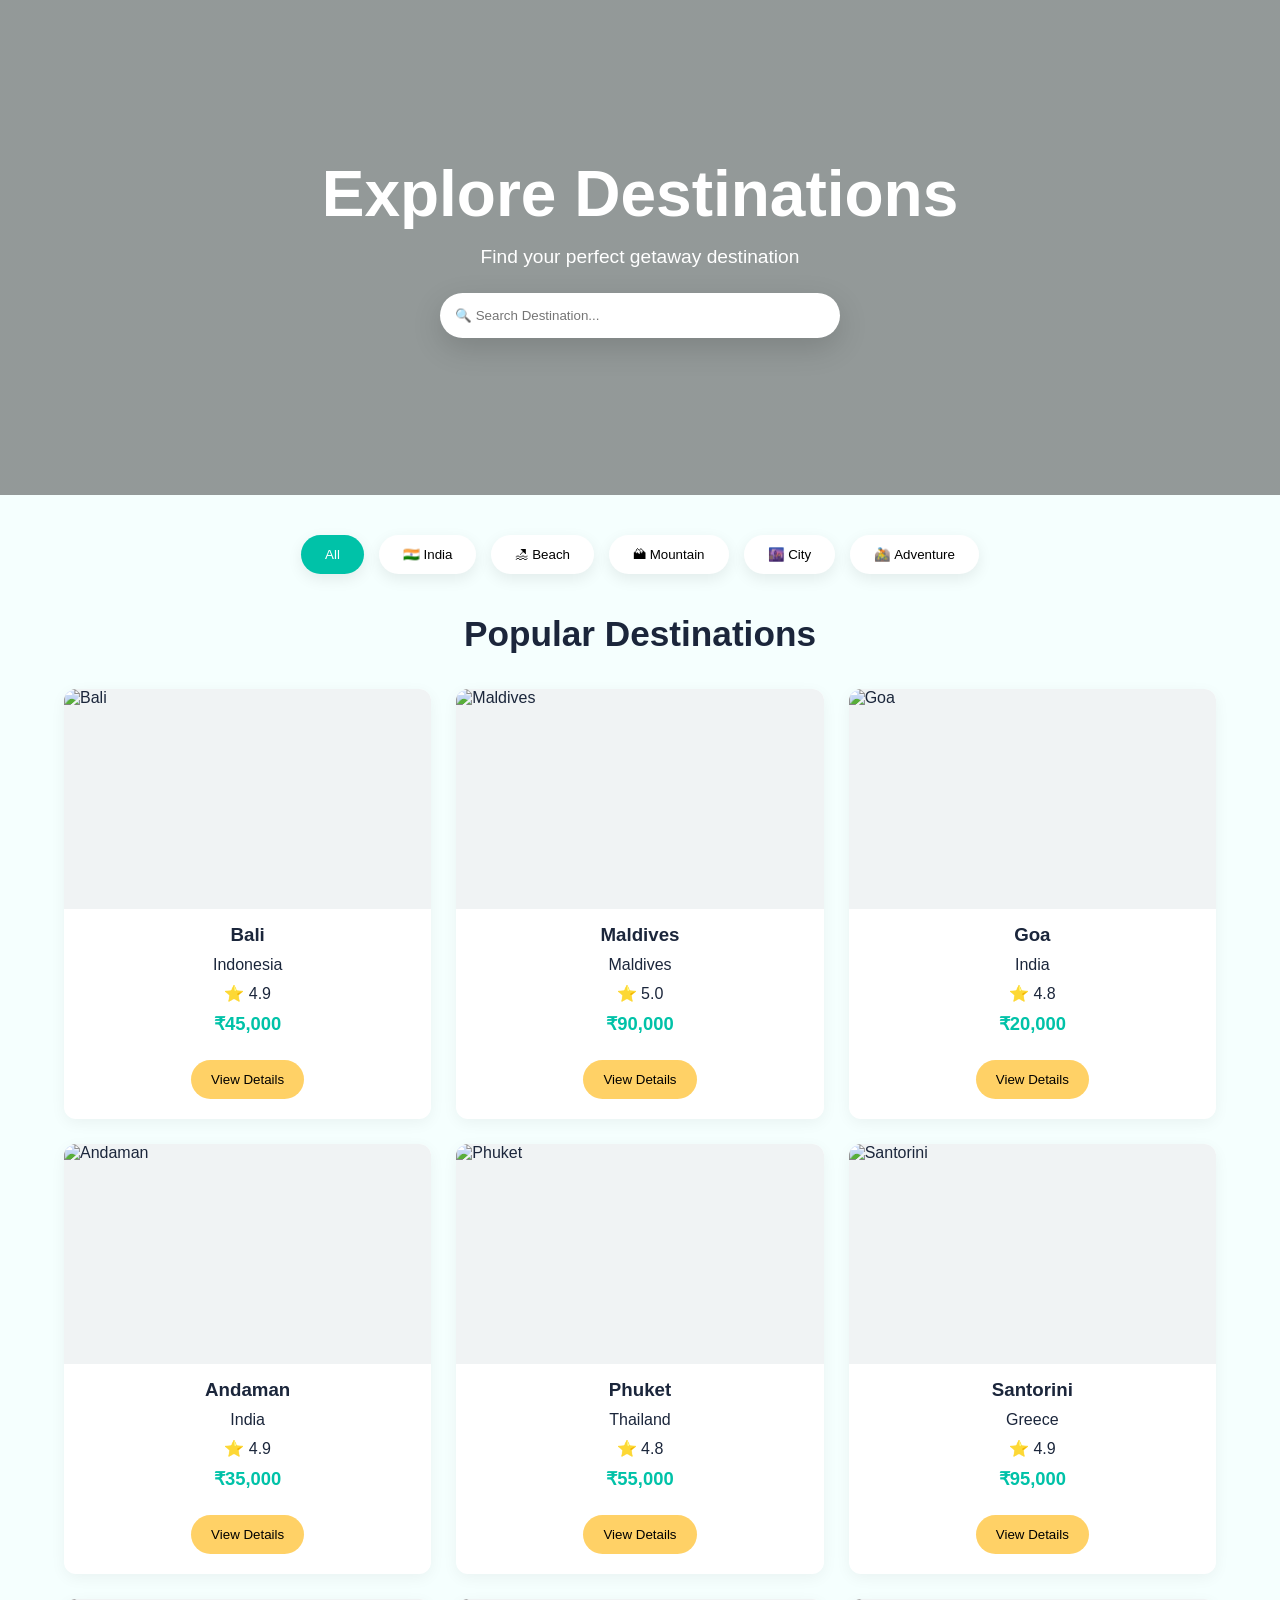
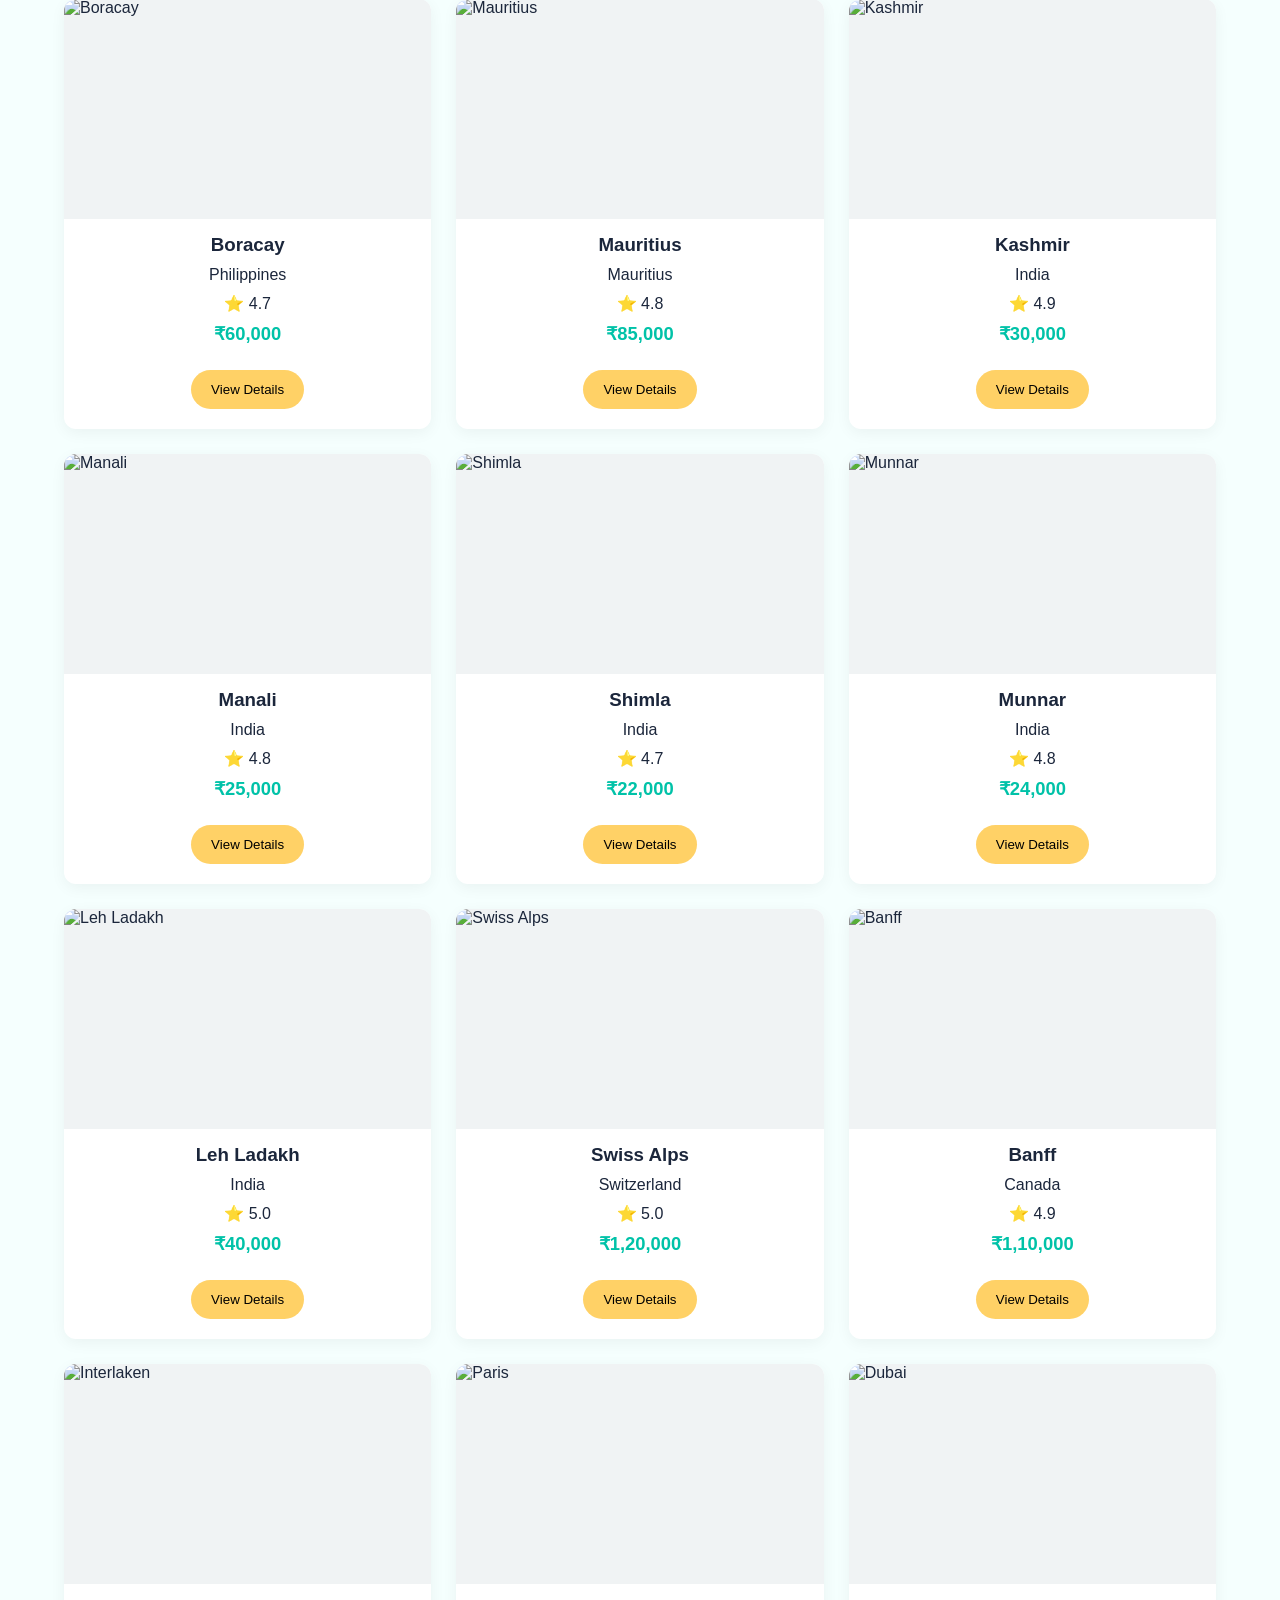
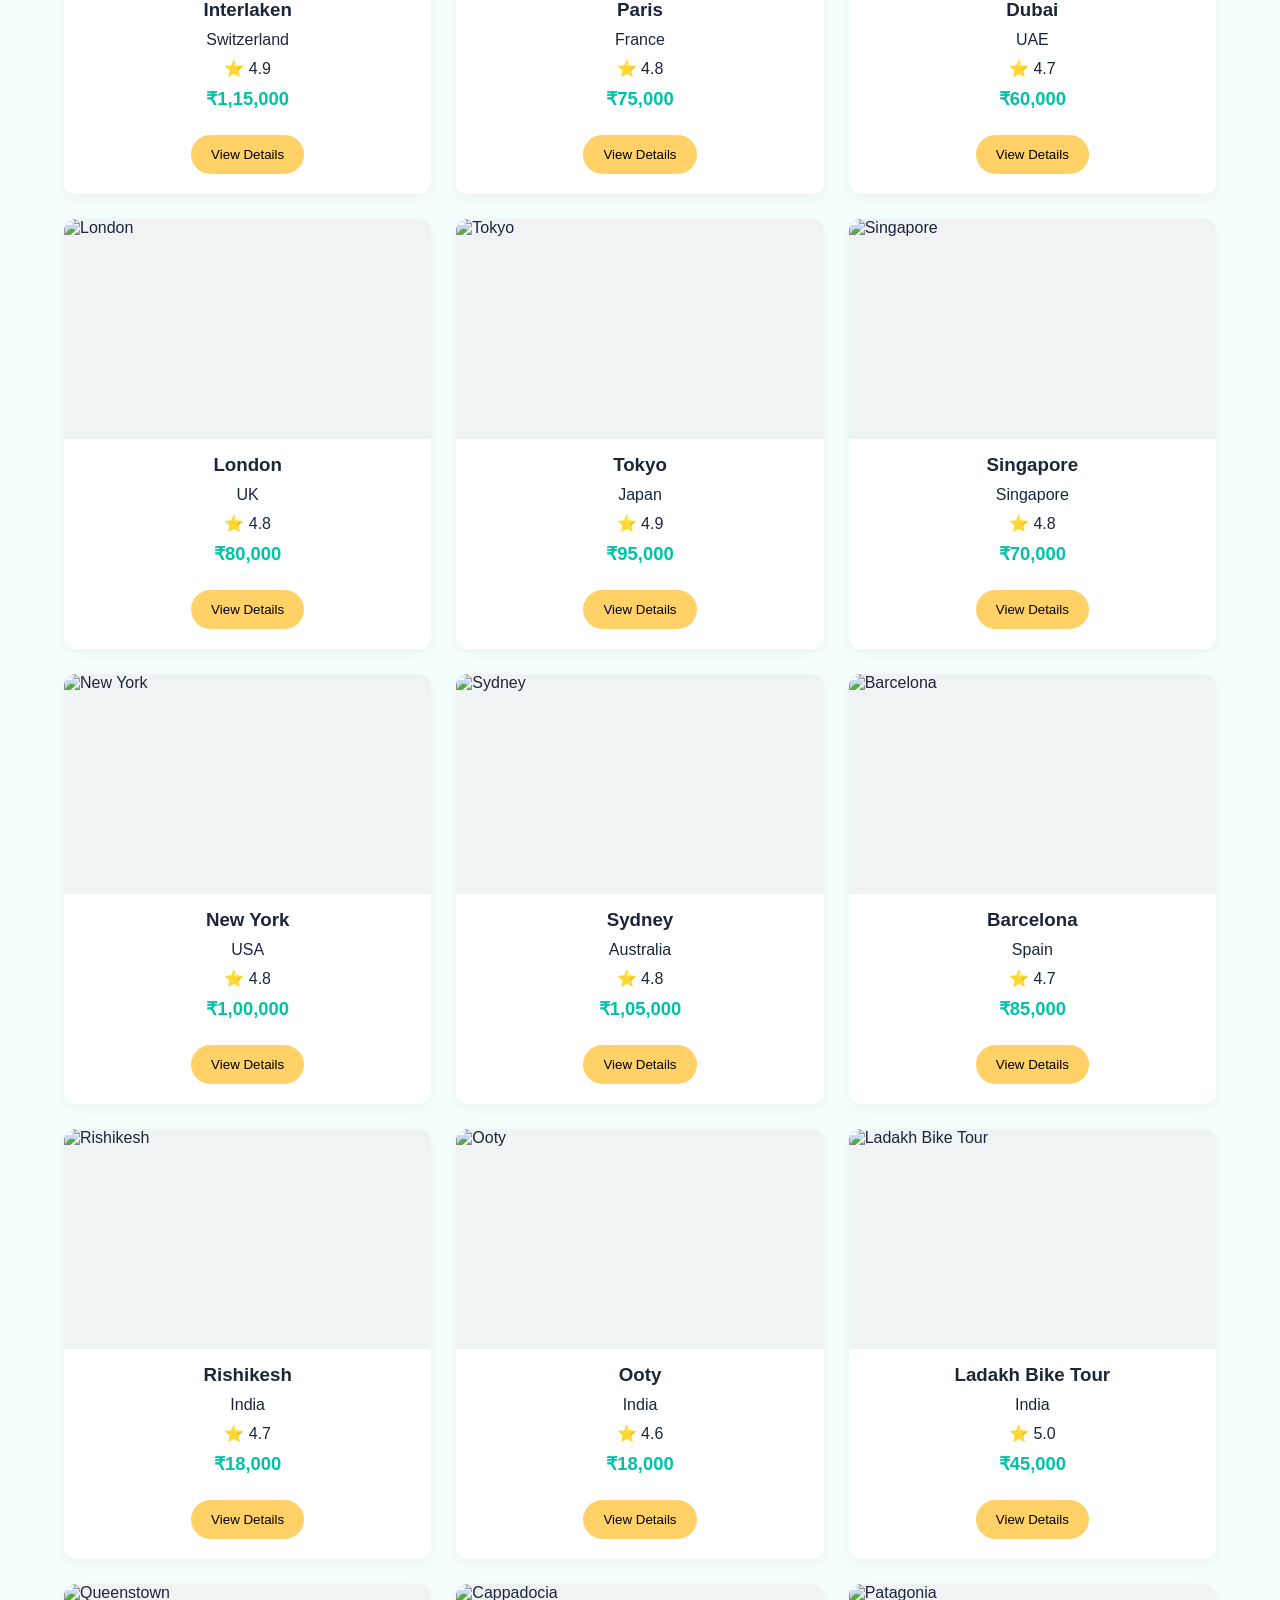
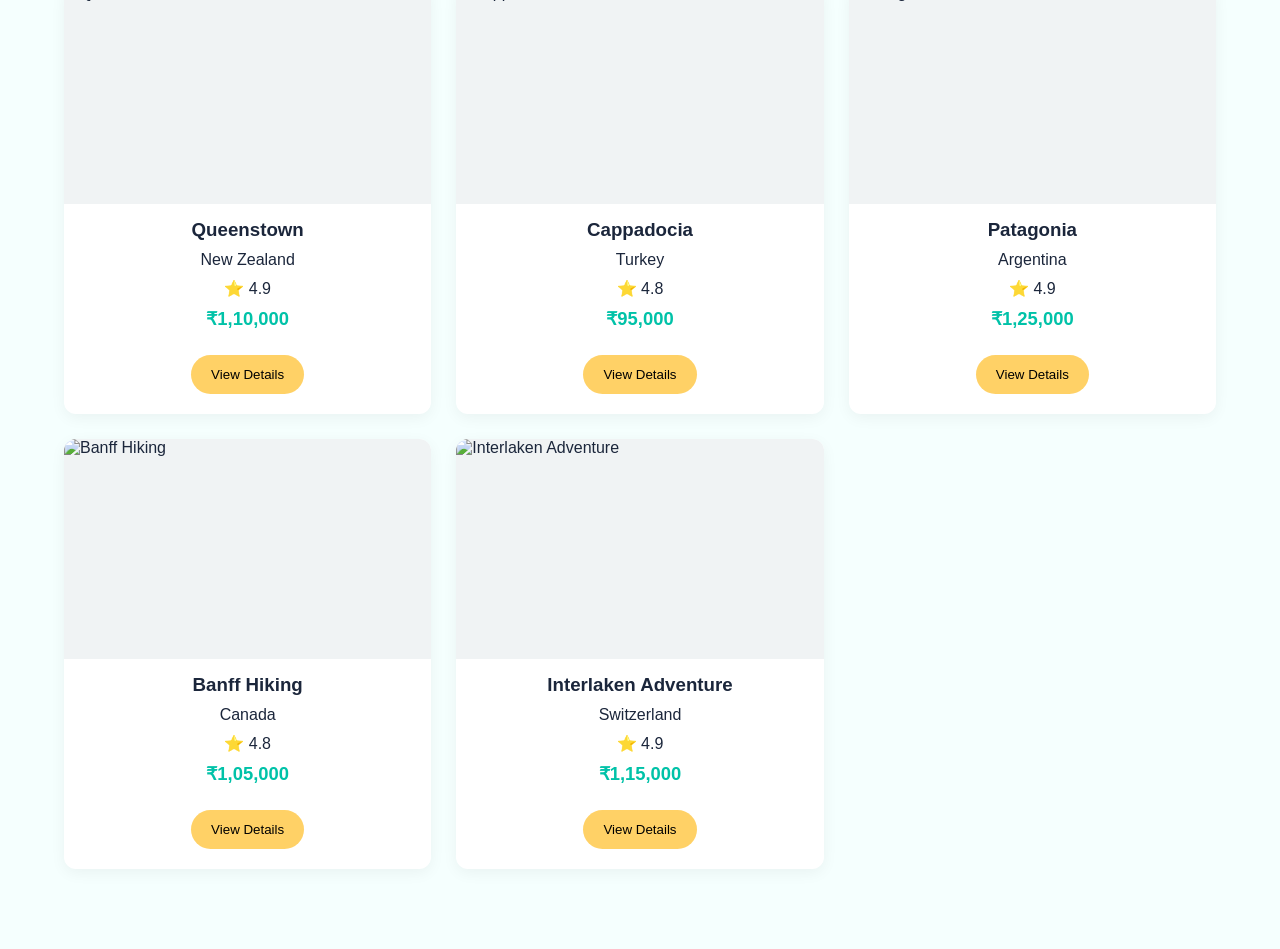
==== destination.html @ 1025f5f6 "done homepage and distinationpage" ====
<!DOCTYPE html>
<html lang="en">
<head>
<meta charset="UTF-8">
<meta name="viewport" content="width=device-width, initial-scale=1.0">
<title>Explore Destinations</title>

<link rel="stylesheet" href="destination.css">
</head>
<body>

<section class="hero">

    <div class="overlay"></div>

    <div class="hero-content">

        <h1>Explore Destinations</h1>

        <p>Find your perfect getaway destination</p>

        <input
        type="text"
        id="searchInput"
        placeholder="🔍 Search Destination..."
        >

    </div>

</section>

<section class="filters">

    <button class="active" data-filter="all">
        All
    </button>

    <button data-filter="india">
        🇮🇳 India
    </button>

    <button data-filter="beach">
        🏖 Beach
    </button>

    <button data-filter="mountain">
        🏔 Mountain
    </button>

    <button data-filter="city">
        🌆 City
    </button>

    <button data-filter="adventure">
        🚵 Adventure
    </button>

</section>

<h2 class="section-title">
    Popular Destinations
</h2>

<section
class="destination-grid"
id="destinationGrid">

</section>

<script src="destination.js"></script>

</body>
</html>
---- destination.css ----
*{
    margin:0;
    padding:0;
    box-sizing:border-box;
    font-family:'Segoe UI',sans-serif;
}

body{
    background:#F5FFFE;
    color:#1B263B;
}

/* HERO */

.hero{
    height:55vh;

    background:
    linear-gradient(
    rgba(0,0,0,.4),
    rgba(0,0,0,.4)),
    url("https://images.unsplash.com/photo-1507525428034-b723cf961d3e");

    background-size:cover;
    background-position:center;

    display:flex;
    justify-content:center;
    align-items:center;

    text-align:center;
}

.hero-content h1{
    color:white;
    font-size:4rem;
}

.hero-content p{
    color:white;
    margin:15px 0 25px;
    font-size:1.2rem;
}

#searchInput{
    width:400px;
    max-width:90%;

    padding:15px;

    border:none;
    outline:none;

    border-radius:40px;

    box-shadow:
    0 10px 30px rgba(0,0,0,.15);
}

/* FILTERS */

.filters{

    padding:40px 20px;

    display:flex;
    justify-content:center;
    gap:15px;

    flex-wrap:wrap;
}

.filters button{

    border:none;

    padding:12px 24px;

    border-radius:30px;

    cursor:pointer;

    background:white;

    box-shadow:
    0 5px 15px rgba(0,0,0,.08);

    transition:.3s;
}

.filters button:hover{
    transform:translateY(-3px);
}

.filters .active{
    background:#00C2A8;
    color:white;
}

/* TITLE */

.section-title{
    text-align:center;
    font-size:2.2rem;
    margin-bottom:35px;
}

/* GRID */

.destination-grid{

    width:90%;
    margin:auto;

    display:grid;

    grid-template-columns:
    repeat(auto-fill,minmax(280px,1fr));

    gap:25px;

    padding-bottom:80px;
}

/* CARD */

.card{

    background:white;

    border-radius:20px;

    overflow:hidden;

    min-height:430px;

    display:flex;
    flex-direction:column;

    box-shadow:
    0 10px 25px rgba(0,0,0,.08);

    transition:.4s;
}

.card:hover{

    transform:translateY(-8px);

    box-shadow:
    0 15px 35px rgba(0,0,0,.12);
}

.card img{

    width:100%;
    height:220px;

    object-fit:cover;
}

.card h3{

    text-align:center;

    margin-top:15px;
}

.location,
.rating,
.price{

    text-align:center;

    margin-top:10px;
}

.price{

    color:#00C2A8;

    font-weight:700;

    font-size:1.15rem;
}

.card button{

    margin:auto auto 20px;

    padding:12px 20px;

    border:none;

    border-radius:30px;

    background:#FFD166;

    cursor:pointer;

    transition:.3s;
}

.card button:hover{
    transform:scale(1.05);
}
/* 1. Prevent structural layout jumps and prepare the image wrapper */
.card img {
    width: 100%;
    height: 220px; /* Adjust to match your design height */
    object-fit: cover;
    
    /* Subtle placeholder background color while the image is loading */
    background-color: #f0f3f4; 
    
    /* Smooth opacity transition */
    opacity: 0;
    transition: opacity 0.4s ease-in-out;
}

/* 2. Fade in the image as soon as it successfully loads */
.card img[src] {
    opacity: 1;
}

/* 3. Smooth card entrance styling */
.card {
    background: white;
    border-radius: 12px; /* Adjust to your project design */
    overflow: hidden;
    box-shadow: 0 4px 15px rgba(0, 0, 0, 0.05);
    
    /* CSS transition for hover or layout shifts */
    transition: transform 0.3s ease, box-shadow 0.3s ease;
    
    /* Ensures a smooth appearance animation when filtering/searching */
    animation: fadeInCard 0.4s ease-out forwards;
}

/* Gentle zoom effect on hover */
.card:hover {
    transform: translateY(-5px);
    box-shadow: 0 8px 25px rgba(0, 0, 0, 0.12);
}

/* 4. Keyframe animation for filtering transitions */
@keyframes fadeInCard {
    from {
        opacity: 0;
        transform: translateY(10px);
    }
    to {
        opacity: 1;
        transform: translateY(0);
    }
}
/* Centers the no-results container across the entire grid layout */
.no-results {
    grid-column: 1 / -1; /* Forces it to span across all grid columns */
    display: flex;
    flex-direction: column;
    align-items: center;
    justify-content: center;
    text-align: center;
    min-height: 300px; /* Gives it vertical breathing room to feel centered */
    width: 100%;
    padding: 40px 20px;
}

.no-results h2 {
    color: #555;
    font-size: 1.5rem;
    margin-bottom: 8px;
}

.no-results p {
    color: #888;
    font-size: 1rem;
}

/* RESPONSIVE */

@media(max-width:768px){

    .hero h1{
        font-size:2.5rem;
    }

    .hero p{
        font-size:1rem;
    }

    #searchInput{
        width:90%;
    }

}
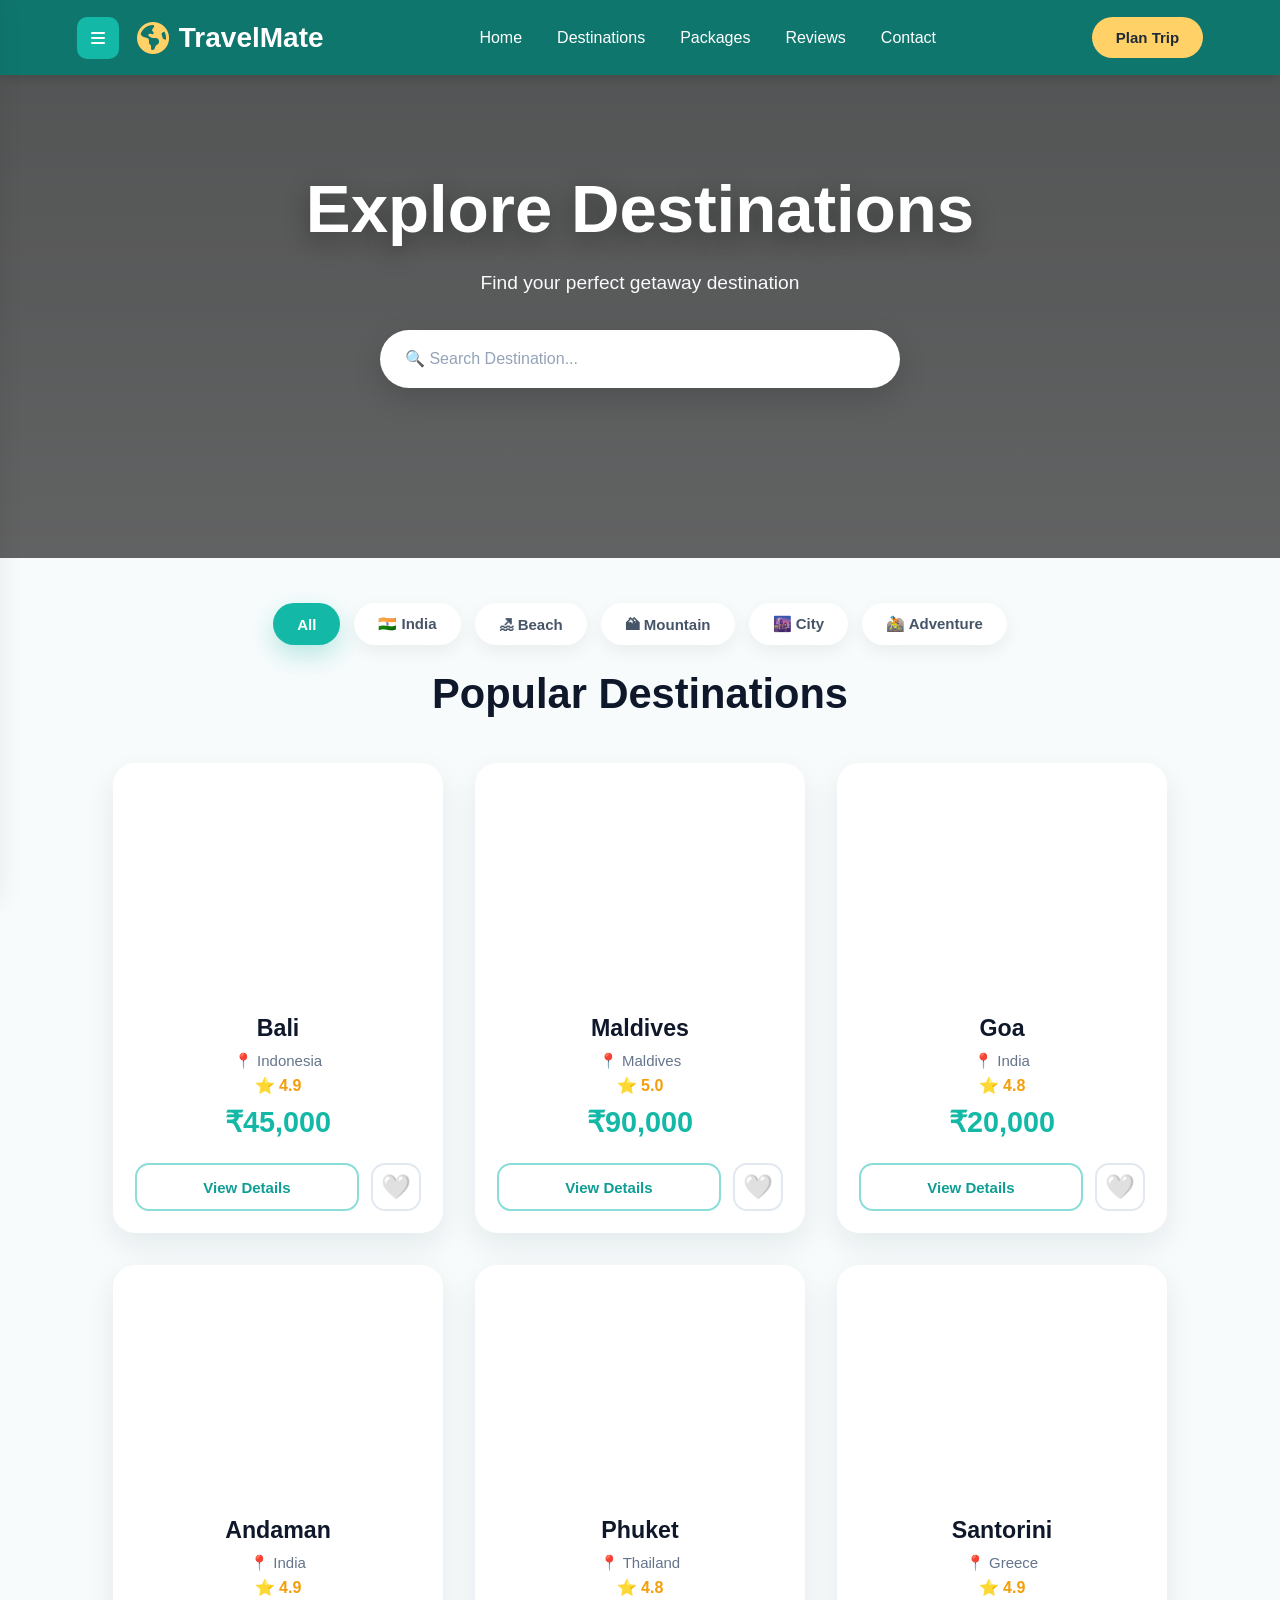
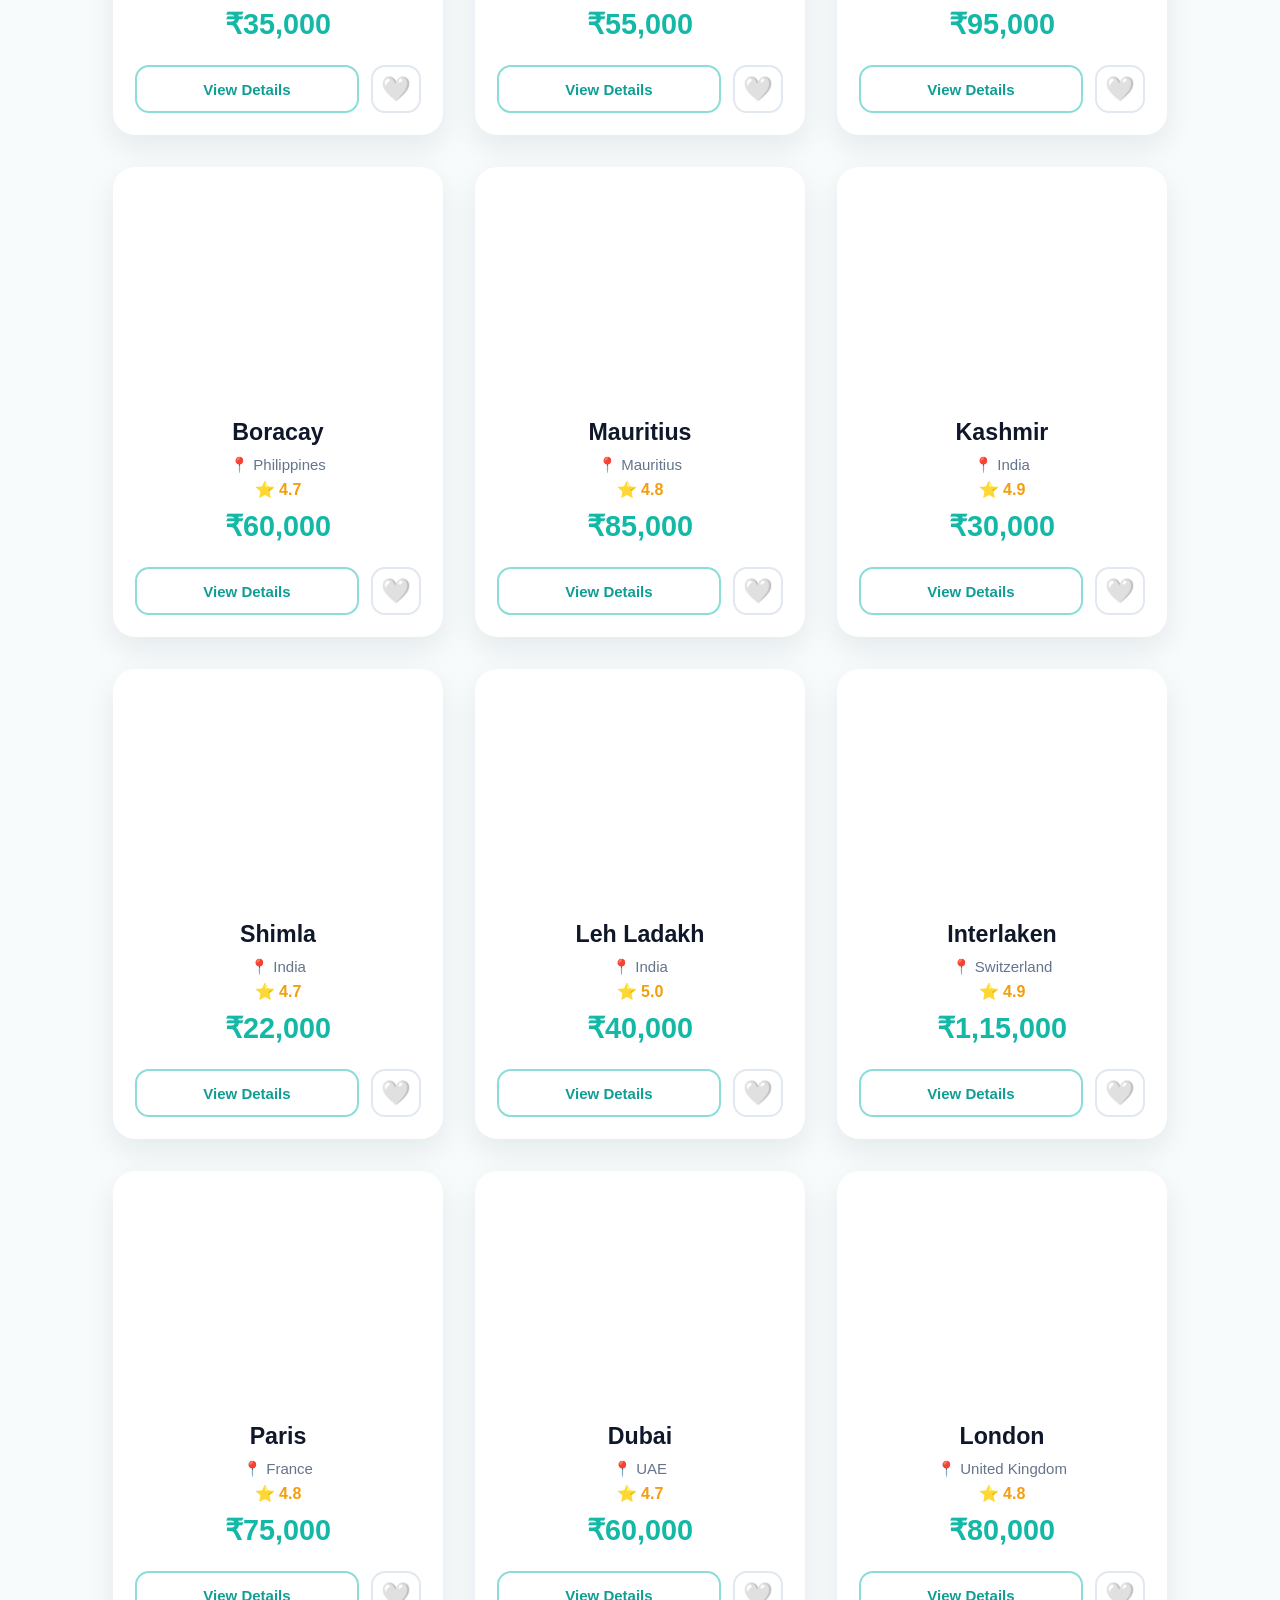
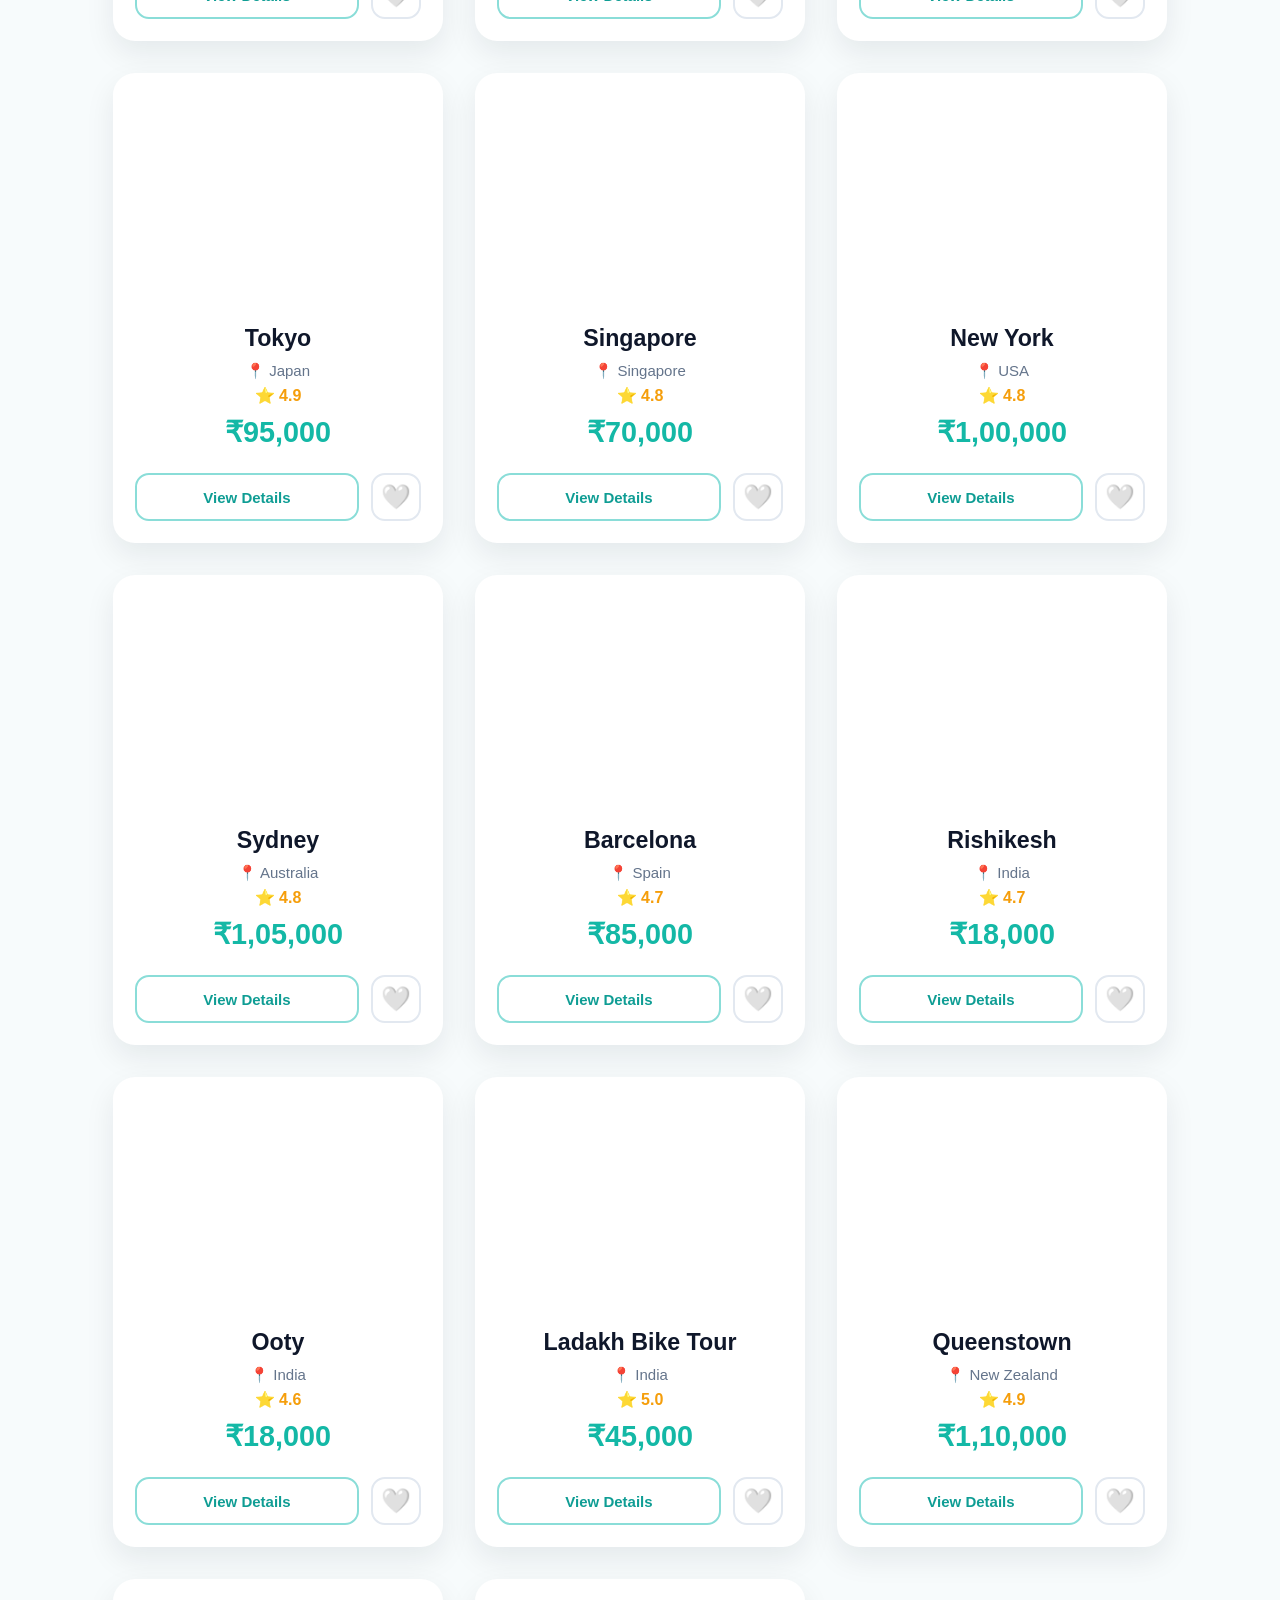
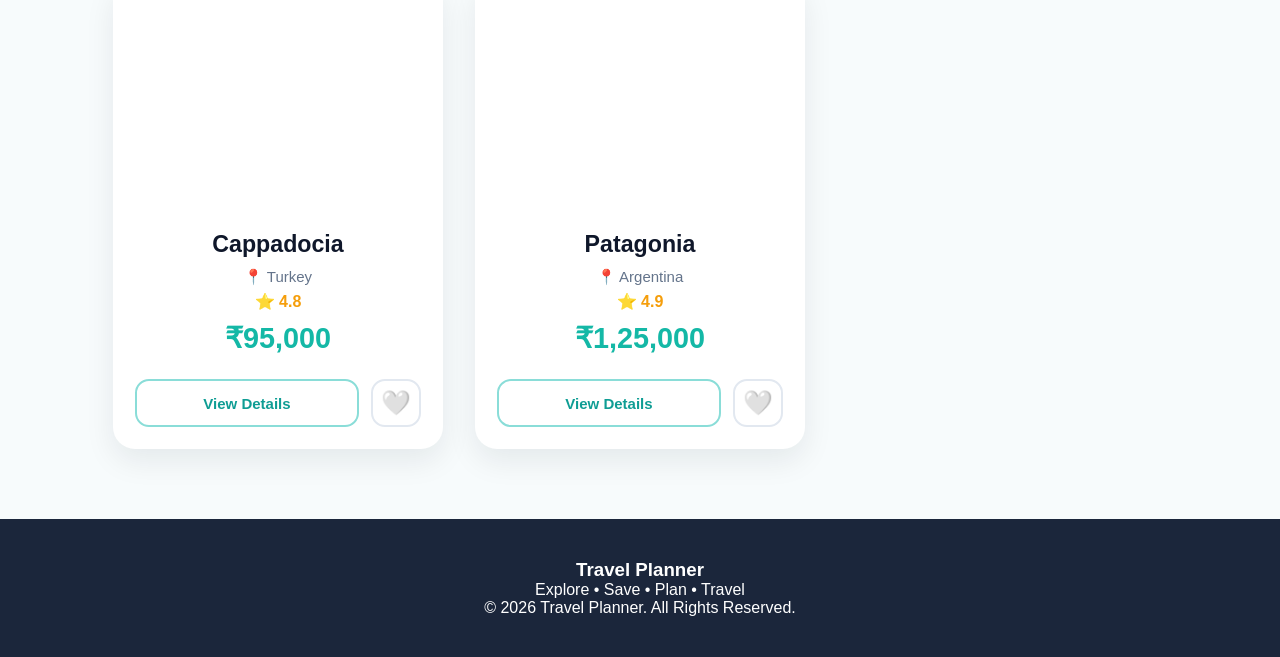
==== commit 39ba59c3: "update packages,destination pages also done viewdetails page" ====
--- a/destination.html
+++ b/destination.html
@@ -1,14 +1,111 @@
 <!DOCTYPE html>
 <html lang="en">
+
 <head>
+
 <meta charset="UTF-8">
 <meta name="viewport" content="width=device-width, initial-scale=1.0">
-<title>Explore Destinations</title>
-
+
+<title>Explore Destinations | TravelMate</title>
+
+<link rel="stylesheet" href="style.css">
 <link rel="stylesheet" href="destination.css">
+
+<link rel="stylesheet"
+href="https://cdnjs.cloudflare.com/ajax/libs/font-awesome/6.5.1/css/all.min.css">
+
 </head>
+
 <body>
 
+<!-- ===========================
+     SIDEBAR
+=========================== -->
+
+<div class="sidebar" id="sidebar">
+
+    <div class="sidebar-header">
+
+        <h2>Travel Planner</h2>
+
+        <i class="fa-solid fa-xmark close-sidebar" id="closeSidebar"></i>
+
+    </div>
+
+    <a href="myaccount.html">
+        <i class="fa-solid fa-user"></i>
+        <span>My Account</span>
+    </a>
+
+    <a href="savedtrips.html">
+        <i class="fa-solid fa-heart"></i>
+        <span>Saved Trips</span>
+    </a>
+
+    <a href="bookedtrips.html">
+        <i class="fa-solid fa-ticket"></i>
+        <span>My Bookings</span>
+    </a>
+
+    <a href="plantrip.html">
+        <i class="fa-solid fa-plane"></i>
+        <span>Plan Trip</span>
+    </a>
+
+    <a href="login.html">
+        <i class="fa-solid fa-right-from-bracket"></i>
+        <span>Logout</span>
+    </a>
+
+</div>
+
+<div class="sidebar-overlay" id="overlay"></div>
+
+<!-- ===========================
+     NAVBAR
+=========================== -->
+
+<nav>
+
+    <div class="nav-left">
+
+        <div class="menu-btn" id="menuBtn">
+            <i class="fa-solid fa-bars"></i>
+        </div>
+
+        <div class="logo">
+            <i class="fa-solid fa-earth-americas"></i>
+            TravelMate
+        </div>
+
+    </div>
+
+    <ul>
+
+        <li><a href="index.html">Home</a></li>
+
+        <li><a href="destination.html">Destinations</a></li>
+
+        <li><a href="packages.html">Packages</a></li>
+
+        <li><a href="reviews.html">Reviews</a></li>
+
+        <li><a href="contact.html">Contact</a></li>
+
+    </ul>
+
+    <a href="plantrip.html">
+
+        <button>Plan Trip</button>
+
+    </a>
+
+</nav>
+
+<!-- ===========================
+     HERO
+=========================== -->
+
 <section class="hero">
 
     <div class="overlay"></div>
@@ -17,17 +114,22 @@
 
         <h1>Explore Destinations</h1>
 
-        <p>Find your perfect getaway destination</p>
+        <p>
+            Find your perfect getaway destination
+        </p>
 
         <input
         type="text"
         id="searchInput"
-        placeholder="🔍 Search Destination..."
-        >
+        placeholder="🔍 Search Destination...">
 
     </div>
 
 </section>
+
+<!-- ===========================
+     FILTERS
+=========================== -->
 
 <section class="filters">
 
@@ -57,9 +159,19 @@
 
 </section>
 
+<!-- ===========================
+     TITLE
+=========================== -->
+
 <h2 class="section-title">
+
     Popular Destinations
+
 </h2>
+
+<!-- ===========================
+     DESTINATION GRID
+=========================== -->
 
 <section
 class="destination-grid"
@@ -67,7 +179,30 @@
 
 </section>
 
+<!-- ===========================
+     FOOTER
+=========================== -->
+
+<footer>
+
+    <h3>Travel Planner</h3>
+
+    <p>
+        Explore • Save • Plan • Travel
+    </p>
+
+    <p class="copyright">
+
+        © 2026 Travel Planner. All Rights Reserved.
+
+    </p>
+
+</footer>
+
+<script src="destinationsdata.js"></script>
 <script src="destination.js"></script>
+<script src="main.js"></script>
 
 </body>
+
 </html>
--- a/style.css
+++ b/style.css
@@ -0,0 +1,947 @@
+*{
+    margin:0;
+    padding:0;
+    box-sizing:border-box;
+    font-family:'Segoe UI',sans-serif;
+}
+
+body{
+    background:#F5FFFE;
+    color:#1B263B;
+}
+/* HAMBURGER */
+
+
+
+.menu-btn{
+
+    width:42px;
+
+    height:42px;
+
+    display:flex;
+
+    justify-content:center;
+
+    align-items:center;
+
+    background:#14b8a6;
+
+    color:#fff;
+
+    border-radius:10px;
+
+    cursor:pointer;
+
+    transition:.3s;
+
+}
+
+.menu-btn:hover{
+
+    background:#0f9d8d;
+
+    color:#ffffff;
+
+    transform:scale(1.05);
+
+    box-shadow:0 6px 18px rgba(0,0,0,0.2);
+
+}
+/* LOGO */
+
+.logo{
+
+    display:flex;
+
+    align-items:center;
+
+    gap:10px;
+
+    color:#fff;
+
+    font-size:30px;
+
+    font-weight:700;
+
+}
+
+.logo i{
+
+    font-size:32px;
+
+    color:#FFD166;
+
+}
+
+/* SIDEBAR */
+
+.sidebar{
+
+    position:fixed;
+
+    top:0;
+    left:-320px;
+
+    width:300px;
+    height:100%;
+
+    background:#ffffff;
+
+    box-shadow:10px 0 30px rgba(0,0,0,.15);
+
+    transition:.35s ease;
+
+    z-index:1300;
+
+}
+
+.sidebar.active{
+
+    left:0;
+
+}
+
+/* HEADER */
+
+.sidebar-header{
+
+    display:flex;
+
+    justify-content:space-between;
+
+    align-items:center;
+
+    padding:25px;
+
+    border-bottom:1px solid #ececec;
+
+}
+
+.sidebar-header h2{
+
+    color:#14b8a6;
+
+    font-size:24px;
+
+}
+
+.close-sidebar{
+
+    font-size:25px;
+
+    cursor:pointer;
+
+    color:#666;
+
+    transition:.3s;
+
+}
+
+.close-sidebar:hover{
+
+    color:#ef4444;
+
+}
+
+/* MENU */
+
+.sidebar a{
+
+    display:flex;
+
+    align-items:center;
+
+    gap:18px;
+
+    padding:18px 28px;
+
+    text-decoration:none;
+
+    color:#374151;
+
+    font-size:17px;
+
+    transition:.3s;
+
+}
+
+.sidebar a i{
+
+    width:25px;
+
+    font-size:20px;
+
+    text-align:center;
+
+}
+
+.sidebar a:hover{
+
+    background:#14b8a6;
+
+    color:white;
+
+    padding-left:38px;
+
+}
+
+/* OVERLAY */
+
+.sidebar-overlay{
+
+    position:fixed;
+
+    inset:0;
+
+    background:rgba(0,0,0,.45);
+
+    opacity:0;
+
+    visibility:hidden;
+
+    transition:.3s;
+
+    z-index:1200;
+
+}
+
+.sidebar-overlay.active{
+
+    opacity:1;
+
+    visibility:visible;
+
+}
+
+/* MOBILE */
+
+@media(max-width:768px){
+
+.sidebar{
+
+    width:270px;
+
+}
+
+.menu-btn{
+
+    width:50px;
+
+    height:50px;
+
+}
+.menu-btn:active{
+    transform:scale(0.96);
+}
+
+}
+
+/* NAVBAR */
+
+nav{
+    position:fixed;
+
+    top:0;
+    left:0;
+
+    width:100%;
+    height:75px;
+
+    display:flex;
+    justify-content:space-between;
+    align-items:center;
+
+    padding:0 6%;
+
+    background:#0f766e;   /* Theme color */
+
+    box-shadow:0 3px 12px rgba(0,0,0,.15);
+
+    z-index:1000;
+}
+
+.logo{
+    font-size:28px;
+    font-weight:bold;
+    color:white;
+}
+
+nav ul{
+     display:flex;
+
+    align-items:center;
+
+    gap:35px;
+
+    list-style:none;
+
+}
+
+nav a{
+    text-decoration:none;
+    color:white;
+    font-weight:500;
+}
+
+nav button{
+    background:#FFD166;
+
+    color:#1f2937;
+
+    border:none;
+
+    padding:12px 24px;
+
+    border-radius:30px;
+
+    font-size:15px;
+
+    font-weight:600;
+
+    cursor:pointer;
+
+    transition:.3s;
+
+}
+nav button:hover{
+
+    background:#ffc233;
+
+    transform:translateY(-2px);
+
+}
+.nav-left{
+
+    display:flex;
+
+    align-items:center;
+
+    gap:18px;
+
+}
+/* CENTER MENU */
+
+nav ul{
+
+    display:flex;
+
+    align-items:center;
+
+    gap:35px;
+
+    list-style:none;
+
+}
+
+nav ul li{
+
+    list-style:none;
+
+}
+
+nav ul li a{
+
+    text-decoration:none;
+
+    color:#fff;
+
+    font-size:16px;
+
+    font-weight:500;
+
+    transition:.3s;
+
+}
+
+nav ul li a:hover{
+
+    color:#FFD166;
+
+}
+
+
+/* HERO */
+
+.hero{
+    height:100vh;
+    background:url("https://images.unsplash.com/photo-1507525428034-b723cf961d3e")
+    center/cover;
+    position:relative;
+    display:flex;
+    justify-content:center;
+    align-items:center;
+}
+
+.overlay{
+    position:absolute;
+    width:100%;
+    height:100%;
+    background:rgba(0,0,0,.35);
+}
+
+.hero-content{
+    position:relative;
+    text-align:center;
+    color:white;
+    width:80%;
+}
+
+.hero h1{
+    font-size:4rem;
+}
+
+.hero p{
+    margin:20px 0;
+    font-size:1.2rem;
+}
+
+.search-box{
+    background:white;
+    padding:15px;
+    border-radius:60px;
+    display:flex;
+    gap:10px;
+    justify-content:center;
+    box-shadow:0 10px 30px rgba(0,194,168,.3);
+}
+
+.search-box input,
+.search-box select{
+    border:none;
+    padding:15px;
+    outline:none;
+}
+
+.search-box button{
+    background:#00C2A8;
+    color:white;
+    border:none;
+    padding:15px 25px;
+    border-radius:30px;
+}
+
+/* SERVICES */
+
+.services{
+    padding:80px 8%;
+    display:grid;
+    grid-template-columns:repeat(4,1fr);
+    gap:25px;
+}
+
+.card{
+    background:white;
+    text-align:center;
+    padding:40px;
+    border-radius:20px;
+    transition:.4s;
+    box-shadow:0 10px 25px rgba(0,0,0,.08);
+}
+
+.card:hover{
+    transform:translateY(-10px);
+}
+
+.card i{
+    font-size:40px;
+    color:#00C2A8;
+    margin-bottom:15px;
+}
+
+/* DESTINATIONS */
+
+.popular{
+    padding:80px 8% 40px;
+}
+
+.popular h2{
+    text-align:center;
+    margin-bottom:20px;
+}
+
+.destination-grid{
+    display:grid;
+    grid-template-columns:repeat(4,1fr);
+    gap:20px;
+}
+
+.destination-card{
+    background:white;
+    border-radius:20px;
+    overflow:hidden;
+}
+
+.destination-card img{
+    width:100%;
+    height:250px;
+    object-fit:cover;
+}
+
+.destination-card h3{
+    padding:20px;
+}
+
+/* FEATURED */
+
+.featured{
+    padding:40px 8% 80px;
+}
+
+.featured h2{
+    margin-bottom:20px;
+}
+
+.trip-grid{
+    display:grid;
+    grid-template-columns:repeat(3,1fr);
+    gap:20px;
+}
+
+.trip-card{
+    background:white;
+    padding:30px;
+    border-radius:20px;
+    box-shadow:0 10px 25px rgba(0,0,0,.08);
+}
+
+.trip-card span{
+    color:#00C2A8;
+    font-weight:bold;
+}
+
+/* STATS */
+
+.stats{
+    background:#00C2A8;
+    color:white;
+    padding:70px;
+    display:flex;
+    justify-content:space-around;
+    text-align:center;
+}
+
+.stats h2{
+    font-size:40px;
+}
+
+/* TESTIMONIALS */
+
+.testimonials{
+    padding:80px 8%;
+}
+
+.testimonials h2{
+    text-align:center;
+    margin-bottom:20px;
+}
+
+.review-grid{
+    display:grid;
+    grid-template-columns:repeat(3,1fr);
+    gap:20px;
+}
+
+.review{
+    background:white;
+    padding:25px;
+    border-radius:20px;
+}
+
+/* NEWSLETTER */
+
+.newsletter{
+    padding:80px 8%;
+    text-align:center;
+}
+
+.newsletter h2{
+    margin-bottom:15px;
+}
+
+.newsletter input{
+    padding:15px;
+    width:300px;
+    border-radius:30px;
+    border:1px solid #ddd;
+}
+
+.newsletter button{
+    padding:15px 25px;
+    background:#FFD166;
+    border:none;
+    border-radius:30px;
+}
+
+/* FOOTER */
+
+footer{
+    background:#1B263B;
+    color:white;
+    text-align:center;
+    padding:40px;
+}
+.destination-card,
+.trip-card,
+.review,
+.card{
+    transition:all 0.3s ease;
+}
+
+.destination-card:hover,
+.trip-card:hover,
+.review:hover{
+    transform:translateY(-8px);
+    box-shadow:0 15px 35px rgba(0,0,0,.12);
+}
+/* ==========================================================
+   RESPONSIVE DESIGN
+========================================================== */
+
+/* ---------- Large Laptops ---------- */
+
+@media (max-width:1200px){
+
+    nav{
+        padding:0 4%;
+    }
+
+    .services,
+    .popular,
+    .featured,
+    .testimonials,
+    .newsletter{
+        padding-left:5%;
+        padding-right:5%;
+    }
+
+}
+
+
+/* ---------- Tablets ---------- */
+
+@media (max-width:992px){
+
+    nav{
+
+        padding:0 25px;
+
+    }
+
+    nav ul{
+
+        gap:20px;
+
+    }
+
+    nav ul li a{
+
+        font-size:15px;
+
+    }
+
+    .logo{
+
+        font-size:24px;
+
+    }
+
+    .logo i{
+
+        font-size:26px;
+
+    }
+
+    nav button{
+
+        padding:10px 18px;
+
+        font-size:14px;
+
+    }
+
+    .hero h1{
+
+        font-size:3rem;
+
+    }
+
+    .hero p{
+
+        font-size:1rem;
+
+    }
+
+    .search-box{
+
+        flex-wrap:wrap;
+
+        border-radius:25px;
+
+        justify-content:center;
+
+    }
+
+    .search-box input,
+    .search-box select,
+    .search-box button{
+
+        width:48%;
+
+    }
+
+    .services{
+
+        grid-template-columns:repeat(2,1fr);
+
+    }
+
+    .destination-grid{
+
+        grid-template-columns:repeat(2,1fr);
+
+    }
+
+    .trip-grid{
+
+        grid-template-columns:repeat(2,1fr);
+
+    }
+
+    .review-grid{
+
+        grid-template-columns:repeat(2,1fr);
+
+    }
+
+}
+
+
+/* ---------- Mobile ---------- */
+
+@media (max-width:768px){
+
+    nav{
+
+        padding:0 18px;
+
+        height:70px;
+
+    }
+
+    /* Hide navbar menu */
+
+    nav ul{
+
+        display:none;
+
+    }
+
+    /* Show only hamburger + logo + plan button */
+
+    .menu-btn{
+
+        display:flex;
+
+    }
+
+    .logo{
+
+        font-size:22px;
+
+    }
+
+    .logo i{
+
+        font-size:24px;
+
+    }
+
+    nav button{
+
+        padding:10px 16px;
+
+        font-size:14px;
+
+    }
+
+    .hero{
+
+        padding:100px 20px 40px;
+
+        height:auto;
+
+        min-height:100vh;
+
+    }
+
+    .hero-content{
+
+        width:100%;
+
+    }
+
+    .hero h1{
+
+        font-size:2.3rem;
+
+        line-height:1.3;
+
+    }
+
+    .hero p{
+
+        font-size:15px;
+
+    }
+
+    .search-box{
+
+        flex-direction:column;
+
+        border-radius:20px;
+
+        padding:20px;
+
+        width:100%;
+
+    }
+
+    .search-box input,
+    .search-box select,
+    .search-box button{
+
+        width:100%;
+
+    }
+
+    .services{
+
+        grid-template-columns:1fr;
+
+    }
+
+    .destination-grid{
+
+        grid-template-columns:1fr;
+
+    }
+
+    .trip-grid{
+
+        grid-template-columns:1fr;
+
+    }
+
+    .review-grid{
+
+        grid-template-columns:1fr;
+
+    }
+
+    .stats{
+
+        flex-direction:column;
+
+        gap:30px;
+
+    }
+
+    .newsletter input{
+
+        width:100%;
+
+        margin-bottom:15px;
+
+    }
+
+    .newsletter button{
+
+        width:100%;
+
+    }
+
+}
+
+
+/* ---------- Small Phones ---------- */
+
+@media (max-width:480px){
+
+    .logo{
+
+        font-size:19px;
+
+    }
+
+    .logo i{
+
+        font-size:20px;
+
+    }
+
+    nav{
+
+        padding:0 12px;
+
+    }
+
+    .menu-btn{
+
+        width:38px;
+
+        height:38px;
+
+    }
+
+    .menu-btn i{
+
+        font-size:16px;
+
+    }
+
+    nav button{
+
+        padding:8px 12px;
+
+        font-size:12px;
+
+    }
+
+    .hero h1{
+
+        font-size:1.9rem;
+
+    }
+
+    .hero p{
+
+        font-size:14px;
+
+    }
+
+    .card{
+
+        padding:25px;
+
+    }
+
+    .trip-card{
+
+        padding:25px;
+
+    }
+
+    .destination-card img{
+
+        height:220px;
+
+    }
+
+    .stats h2{
+
+        font-size:32px;
+
+    }
+
+}
--- a/destination.css
+++ b/destination.css
@@ -1,297 +1,501 @@
+/* ===========================
+   RESET
+=========================== */
+
 *{
     margin:0;
     padding:0;
     box-sizing:border-box;
-    font-family:'Segoe UI',sans-serif;
+    font-family:"Segoe UI",sans-serif;
+}
+
+html{
+    scroll-behavior:smooth;
 }
 
 body{
-    background:#F5FFFE;
-    color:#1B263B;
-}
-
-/* HERO */
+    background:#F7FBFC;
+    color:#1E293B;
+    overflow-x:hidden;
+}
+
+/* ===========================
+   HERO
+=========================== */
+
+.hero{
+    position:relative;
+    height:62vh;
+    display:flex;
+    justify-content:center;
+    align-items:center;
+    text-align:center;
+    overflow:hidden;
+    background:
+    linear-gradient(
+    rgba(0,0,0,.45),
+    rgba(0,0,0,.35)),
+    url("https://images.unsplash.com/photo-1507525428034-b723cf961d3e?auto=format&fit=crop&w=1800&q=80");
+    background-size:cover;
+    background-position:center;
+}
+
+.hero::before{
+    content:"";
+    position:absolute;
+    inset:0;
+    background:rgba(0,0,0,.08);
+}
+
+.hero-content{
+    position:relative;
+    z-index:2;
+    width:min(900px,92%);
+}
+
+.hero-content h1{
+    color:#fff;
+    font-size:4.2rem;
+    font-weight:700;
+    margin-bottom:16px;
+    text-shadow:0 8px 25px rgba(0,0,0,.35);
+}
+
+.hero-content p{
+    color:#F8FAFC;
+    font-size:1.2rem;
+    line-height:1.7;
+    margin-bottom:30px;
+}
+
+/* ===========================
+   SEARCH
+=========================== */
+
+#searchInput{
+    width:min(520px,95%);
+    height:58px;
+    border:none;
+    outline:none;
+    border-radius:50px;
+    padding:0 25px;
+    background:#fff;
+    font-size:16px;
+    box-shadow:0 10px 30px rgba(0,0,0,.15);
+    transition:.3s;
+}
+
+#searchInput:focus{
+    transform:translateY(-2px);
+    box-shadow:0 14px 35px rgba(20,184,166,.28);
+}
+
+#searchInput::placeholder{
+    color:#94A3B8;
+}
+
+/* ===========================
+   FILTERS
+=========================== */
+
+.filters{
+    width:min(1200px,92%);
+    margin:45px auto 25px;
+    display:flex;
+    justify-content:center;
+    flex-wrap:wrap;
+    gap:14px;
+}
+
+.filters button{
+    border:none;
+    outline:none;
+    padding:12px 24px;
+    border-radius:50px;
+    background:#fff;
+    color:#475569;
+    font-size:15px;
+    font-weight:600;
+    cursor:pointer;
+    box-shadow:0 6px 18px rgba(0,0,0,.06);
+    transition:.25s;
+}
+
+.filters button:hover{
+    transform:translateY(-3px);
+    color:#0F9D94;
+}
+
+.filters .active{
+    background:#14B8A6;
+    color:#fff;
+    box-shadow:0 10px 25px rgba(20,184,166,.28);
+}
+
+/* ===========================
+   SECTION TITLE
+=========================== */
+
+.section-title{
+    text-align:center;
+    font-size:2.6rem;
+    font-weight:700;
+    color:#0F172A;
+    margin:25px 0 45px;
+}
+
+/* ===========================
+   GRID
+=========================== */
+
+.destination-grid{
+    width:min(1250px,92%);
+    margin:auto;
+    display:grid;
+    grid-template-columns:repeat(auto-fill,330px);
+    justify-content:center;
+    gap:32px;
+    padding-bottom:70px;
+}
+/* ===========================
+   DESTINATION CARD
+=========================== */
+
+.package-card{
+    background:#fff;
+    border-radius:22px;
+    overflow:hidden;
+    display:flex;
+    flex-direction:column;
+    box-shadow:0 12px 30px rgba(15,23,42,.08);
+    transition:transform .35s ease,box-shadow .35s ease;
+    animation:fadeInCard .45s ease;
+}
+
+.package-card:hover{
+    transform:translateY(-10px);
+    box-shadow:0 22px 45px rgba(15,23,42,.15);
+}
+
+/* ===========================
+   IMAGE
+=========================== */
+
+.package-card img{
+    width:100%;
+    height:230px;
+    object-fit:cover;
+    background:#eef4f6;
+    opacity:0;
+    transition:opacity .45s ease,transform .45s ease;
+    display:block;
+}
+
+.package-card img.loaded{
+    opacity:1;
+}
+
+.package-card:hover img{
+    transform:scale(1.05);
+}
+
+/* ===========================
+   CONTENT
+=========================== */
+
+.package-content{
+    display:flex;
+    flex-direction:column;
+    flex:1;
+}
+
+.package-content h3{
+    font-size:1.45rem;
+    font-weight:700;
+    color:#0F172A;
+    text-align:center;
+    margin:22px 18px 10px;
+}
+
+.location{
+    text-align:center;
+    color:#64748B;
+    font-size:15px;
+    margin-bottom:6px;
+}
+.rating{
+    text-align:center;
+    color:#F59E0B;
+    font-weight:600;
+    font-size:16px;
+    margin-bottom:10px;
+}
+
+.price{
+    text-align:center;
+    font-size:1.8rem;
+    font-weight:700;
+    color:#14B8A6;
+    margin-bottom:24px;
+}
+
+/* ===========================
+   BUTTONS
+=========================== */
+
+.card-footer{
+    display:flex;
+    justify-content:space-between;
+    align-items:center;
+    gap:12px;
+    padding:0 22px 22px;
+    margin-top:auto;
+}
+
+.view-btn{
+    flex:1;
+    height:48px;
+    border:2px solid #8ADDD8;
+    background:#fff;
+    color:#0F9D94;
+    border-radius:14px;
+    font-size:15px;
+    font-weight:700;
+    cursor:pointer;
+    transition:.3s;
+}
+
+.view-btn:hover{
+    background:#14B8A6;
+    border-color:#14B8A6;
+    color:#fff;
+}
+
+.save-btn{
+    width:50px;
+    height:48px;
+    border:2px solid #E2E8F0;
+    background:#fff;
+    border-radius:14px;
+    display:flex;
+    justify-content:center;
+    align-items:center;
+    font-size:24px;
+    cursor:pointer;
+    transition:.3s;
+}
+
+.save-btn:hover{
+    transform:scale(1.08);
+    border-color:#14B8A6;
+}
+
+.save-btn.saved{
+    color:#FF4D6D;
+    border-color:#E2E8F0;
+}
+
+.explore-btn:active,
+.save-btn:active{
+    transform:scale(.96);
+}
+
+@keyframes fadeInCard{
+    from{
+        opacity:0;
+        transform:translateY(20px);
+    }
+    to{
+        opacity:1;
+        transform:translateY(0);
+    }
+}
+/* ===========================
+   NO RESULTS
+=========================== */
+
+.no-results{
+    grid-column:1/-1;
+    display:flex;
+    flex-direction:column;
+    justify-content:center;
+    align-items:center;
+    text-align:center;
+    min-height:350px;
+    background:#fff;
+    border-radius:22px;
+    box-shadow:0 12px 30px rgba(0,0,0,.06);
+}
+
+.no-results h2{
+    font-size:2rem;
+    color:#1E293B;
+    margin-bottom:12px;
+}
+
+.no-results p{
+    color:#64748B;
+    font-size:1.05rem;
+}
+
+/* ===========================
+   SCROLLBAR
+=========================== */
+
+::-webkit-scrollbar{
+    width:10px;
+}
+
+::-webkit-scrollbar-track{
+    background:#F1F5F9;
+}
+
+::-webkit-scrollbar-thumb{
+    background:#14B8A6;
+    border-radius:20px;
+}
+
+::-webkit-scrollbar-thumb:hover{
+    background:#0F9D94;
+}
+
+/* ===========================
+   TABLET
+=========================== */
+
+@media(max-width:992px){
 
 .hero{
     height:55vh;
-
-    background:
-    linear-gradient(
-    rgba(0,0,0,.4),
-    rgba(0,0,0,.4)),
-    url("https://images.unsplash.com/photo-1507525428034-b723cf961d3e");
-
-    background-size:cover;
-    background-position:center;
-
-    display:flex;
-    justify-content:center;
-    align-items:center;
-
-    text-align:center;
 }
 
 .hero-content h1{
-    color:white;
-    font-size:4rem;
+    font-size:3.2rem;
 }
 
 .hero-content p{
-    color:white;
-    margin:15px 0 25px;
-    font-size:1.2rem;
+    font-size:1.05rem;
+}
+
+.destination-grid{
+    grid-template-columns:repeat(auto-fill,300px);
+}
+
+}
+
+/* ===========================
+   MOBILE
+=========================== */
+
+@media(max-width:768px){
+
+.hero{
+    height:48vh;
+    padding:0 20px;
+}
+
+.hero-content h1{
+    font-size:2.4rem;
+}
+
+.hero-content p{
+    font-size:.95rem;
 }
 
 #searchInput{
-    width:400px;
-    max-width:90%;
-
-    padding:15px;
-
-    border:none;
-    outline:none;
-
-    border-radius:40px;
-
-    box-shadow:
-    0 10px 30px rgba(0,0,0,.15);
-}
-
-/* FILTERS */
+    width:100%;
+    height:54px;
+    font-size:15px;
+}
 
 .filters{
-
-    padding:40px 20px;
-
-    display:flex;
-    justify-content:center;
-    gap:15px;
-
-    flex-wrap:wrap;
+    gap:10px;
 }
 
 .filters button{
-
-    border:none;
-
-    padding:12px 24px;
-
-    border-radius:30px;
-
-    cursor:pointer;
-
-    background:white;
-
-    box-shadow:
-    0 5px 15px rgba(0,0,0,.08);
-
-    transition:.3s;
-}
-
-.filters button:hover{
-    transform:translateY(-3px);
-}
-
-.filters .active{
-    background:#00C2A8;
-    color:white;
-}
-
-/* TITLE */
+    padding:10px 18px;
+    font-size:14px;
+}
 
 .section-title{
-    text-align:center;
-    font-size:2.2rem;
-    margin-bottom:35px;
-}
-
-/* GRID */
+    font-size:2rem;
+}
 
 .destination-grid{
-
-    width:90%;
-    margin:auto;
-
-    display:grid;
-
-    grid-template-columns:
-    repeat(auto-fill,minmax(280px,1fr));
-
-    gap:25px;
-
-    padding-bottom:80px;
-}
-
-/* CARD */
-
-.card{
-
-    background:white;
-
-    border-radius:20px;
-
-    overflow:hidden;
-
-    min-height:430px;
-
-    display:flex;
-    flex-direction:column;
-
-    box-shadow:
-    0 10px 25px rgba(0,0,0,.08);
-
-    transition:.4s;
-}
-
-.card:hover{
-
-    transform:translateY(-8px);
-
-    box-shadow:
-    0 15px 35px rgba(0,0,0,.12);
-}
-
-.card img{
-
-    width:100%;
+    width:92%;
+    grid-template-columns:1fr;
+}
+
+.package-card img{
     height:220px;
-
-    object-fit:cover;
-}
-
-.card h3{
-
-    text-align:center;
-
-    margin-top:15px;
-}
-
-.location,
-.rating,
+}
+
+.card-footer{
+    padding:0 18px 18px;
+}
+
+}
+
+/* ===========================
+   SMALL MOBILE
+=========================== */
+
+@media(max-width:480px){
+
+.hero{
+    height:42vh;
+}
+
+.hero-content h1{
+    font-size:2rem;
+}
+
+.hero-content p{
+    display:none;
+}
+
+#searchInput{
+    height:50px;
+    font-size:14px;
+}
+
+.section-title{
+    font-size:1.7rem;
+}
+
+.package-card{
+    border-radius:18px;
+}
+
+.package-card img{
+    height:200px;
+}
+
+.package-content h3{
+    font-size:1.25rem;
+}
+
+.places{
+    font-size:14px;
+}
+
+.rating{
+    font-size:14px;
+}
+
 .price{
-
-    text-align:center;
-
-    margin-top:10px;
-}
-
-.price{
-
-    color:#00C2A8;
-
-    font-weight:700;
-
-    font-size:1.15rem;
-}
-
-.card button{
-
-    margin:auto auto 20px;
-
-    padding:12px 20px;
-
-    border:none;
-
-    border-radius:30px;
-
-    background:#FFD166;
-
-    cursor:pointer;
-
-    transition:.3s;
-}
-
-.card button:hover{
-    transform:scale(1.05);
-}
-/* 1. Prevent structural layout jumps and prepare the image wrapper */
-.card img {
-    width: 100%;
-    height: 220px; /* Adjust to match your design height */
-    object-fit: cover;
-    
-    /* Subtle placeholder background color while the image is loading */
-    background-color: #f0f3f4; 
-    
-    /* Smooth opacity transition */
-    opacity: 0;
-    transition: opacity 0.4s ease-in-out;
-}
-
-/* 2. Fade in the image as soon as it successfully loads */
-.card img[src] {
-    opacity: 1;
-}
-
-/* 3. Smooth card entrance styling */
-.card {
-    background: white;
-    border-radius: 12px; /* Adjust to your project design */
-    overflow: hidden;
-    box-shadow: 0 4px 15px rgba(0, 0, 0, 0.05);
-    
-    /* CSS transition for hover or layout shifts */
-    transition: transform 0.3s ease, box-shadow 0.3s ease;
-    
-    /* Ensures a smooth appearance animation when filtering/searching */
-    animation: fadeInCard 0.4s ease-out forwards;
-}
-
-/* Gentle zoom effect on hover */
-.card:hover {
-    transform: translateY(-5px);
-    box-shadow: 0 8px 25px rgba(0, 0, 0, 0.12);
-}
-
-/* 4. Keyframe animation for filtering transitions */
-@keyframes fadeInCard {
-    from {
-        opacity: 0;
-        transform: translateY(10px);
-    }
-    to {
-        opacity: 1;
-        transform: translateY(0);
-    }
-}
-/* Centers the no-results container across the entire grid layout */
-.no-results {
-    grid-column: 1 / -1; /* Forces it to span across all grid columns */
-    display: flex;
-    flex-direction: column;
-    align-items: center;
-    justify-content: center;
-    text-align: center;
-    min-height: 300px; /* Gives it vertical breathing room to feel centered */
-    width: 100%;
-    padding: 40px 20px;
-}
-
-.no-results h2 {
-    color: #555;
-    font-size: 1.5rem;
-    margin-bottom: 8px;
-}
-
-.no-results p {
-    color: #888;
-    font-size: 1rem;
-}
-
-/* RESPONSIVE */
-
-@media(max-width:768px){
-
-    .hero h1{
-        font-size:2.5rem;
-    }
-
-    .hero p{
-        font-size:1rem;
-    }
-
-    #searchInput{
-        width:90%;
-    }
+    font-size:1.5rem;
+}
+
+.explore-btn{
+    height:44px;
+    font-size:14px;
+}
+
+.save-btn{
+    width:46px;
+    height:44px;
+    font-size:20px;
+}
 
 }
